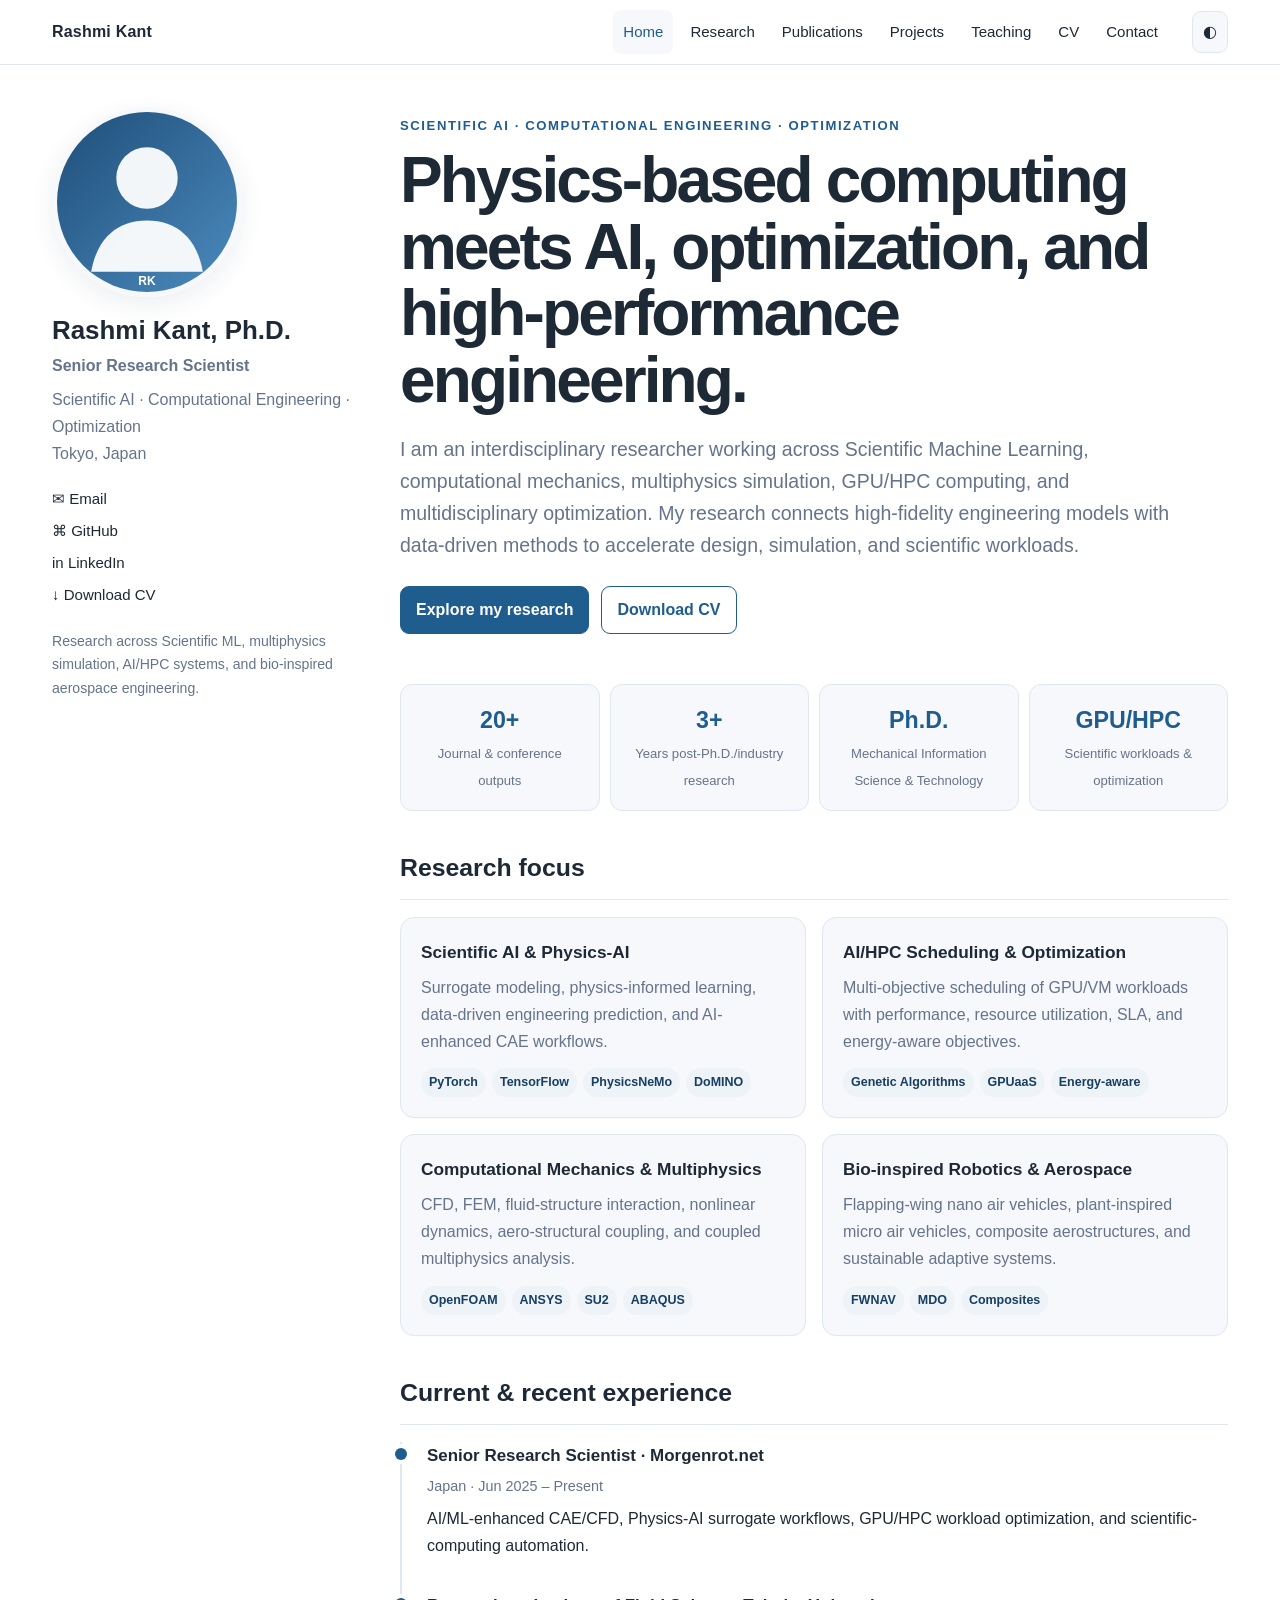
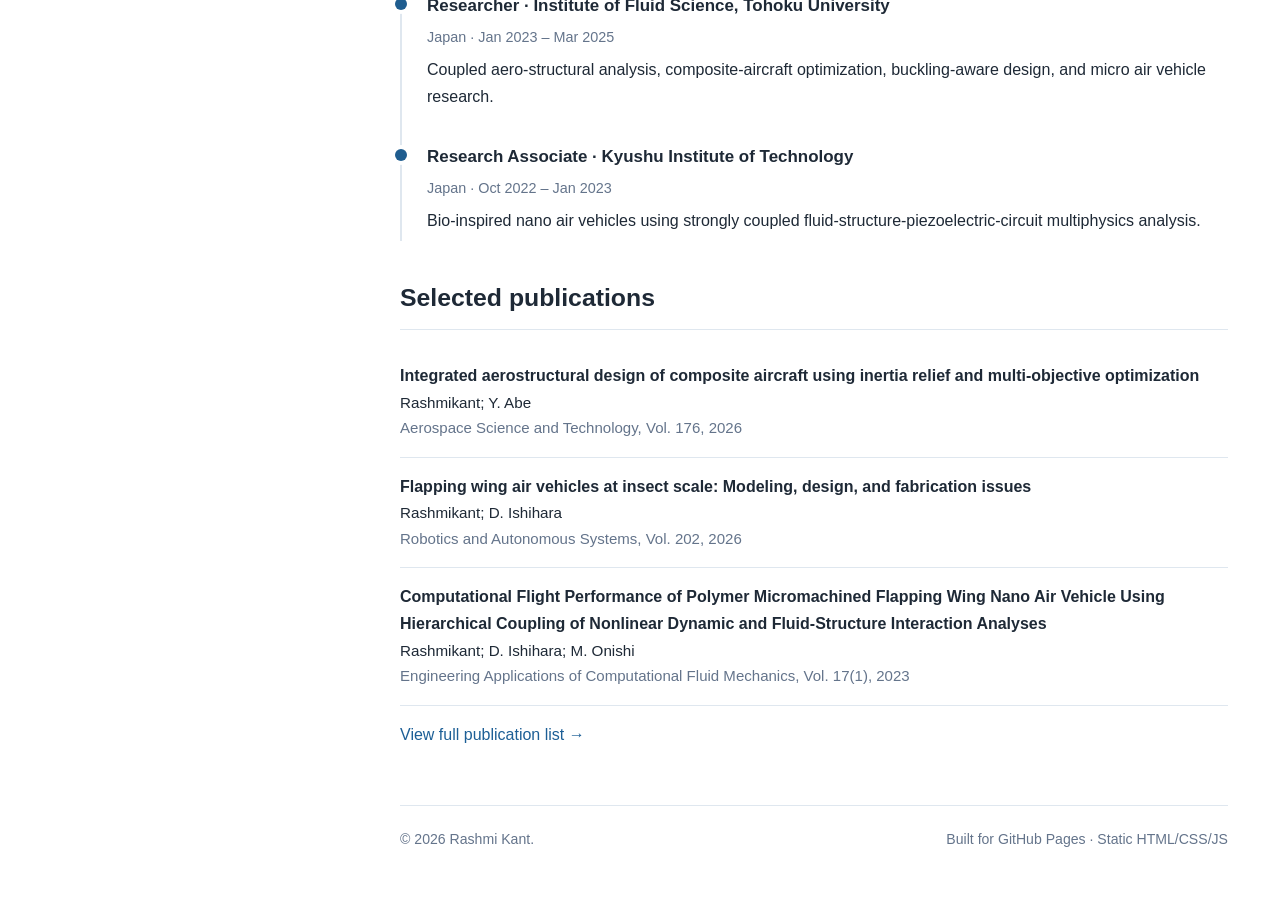
==== index.html @ 88452602 "Create personal research website" ====
<!doctype html>
<html lang="en">
<head>
  <meta charset="utf-8">
  <meta name="viewport" content="width=device-width, initial-scale=1">
  <title>Home | Rashmi Kant</title>
  <meta name="description" content="Rashmi Kant — researcher in Scientific AI, computational engineering, optimization, bio-inspired robotics, and GPU/HPC computing.">
  <meta name="author" content="Rashmi Kant">
  <meta name="theme-color" content="#1f5d8f">
  <link rel="icon" href="assets/images/favicon.svg" type="image/svg+xml">
  <link rel="stylesheet" href="assets/css/style.css">
</head>
<body>
<header class="topbar"><div class="topbar-inner">
  <a class="brand" href="index.html">Rashmi Kant</a>
  <button class="menu-btn" data-menu-toggle aria-label="Open navigation" aria-expanded="false">Menu</button>
  <nav class="nav" aria-label="Main navigation"><a href="index.html" class="active">Home</a><a href="research.html" class="">Research</a><a href="publications.html" class="">Publications</a><a href="projects.html" class="">Projects</a><a href="teaching.html" class="">Teaching</a><a href="cv.html" class="">CV</a><a href="contact.html" class="">Contact</a></nav>
  <button class="icon-btn" data-theme-toggle aria-label="Toggle color theme" title="Toggle light/dark mode">◐</button>
</div></header>
<main class="shell">
      <aside class="sidebar">
        <img class="profile-photo" src="assets/images/profile-placeholder.svg" alt="Rashmi Kant profile portrait placeholder">
        <h2 class="profile-name">Rashmi Kant, Ph.D.</h2>
        <p class="profile-title">Senior Research Scientist</p>
        <p class="profile-org">Scientific AI · Computational Engineering · Optimization<br>Tokyo, Japan</p>
        <div class="profile-links">
          <a href="mailto:Rashmikant1990@gmail.com">✉ Email</a>
          <a href="https://github.com/Rashmikant15" target="_blank" rel="noopener">⌘ GitHub</a>
          <a href="https://www.linkedin.com/in/rashmikant-upadhyay-6921154a/" target="_blank" rel="noopener">in LinkedIn</a>
          <a href="assets/files/Rashmi_Kant_CV.pdf" target="_blank" rel="noopener">↓ Download CV</a>
        </div>
        <p class="small" style="margin-top:22px">Research across Scientific ML, multiphysics simulation, AI/HPC systems, and bio-inspired aerospace engineering.</p>
      </aside><div class="content"><div class="mobile-profile"><img src="assets/images/profile-placeholder.svg" alt="Rashmi Kant"><div><strong>Rashmi Kant, Ph.D.</strong><span class="small">Senior Research Scientist · Tokyo, Japan</span></div></div>
<header class="hero">
  <div class="eyebrow">Scientific AI · Computational Engineering · Optimization</div>
  <h1>Physics-based computing meets AI, optimization, and high-performance engineering.</h1>
  <p class="lead">I am an interdisciplinary researcher working across Scientific Machine Learning, computational mechanics, multiphysics simulation, GPU/HPC computing, and multidisciplinary optimization. My research connects high-fidelity engineering models with data-driven methods to accelerate design, simulation, and scientific workloads.</p>
  <div class="hero-actions"><a class="btn primary" href="research.html">Explore my research</a><a class="btn secondary" href="assets/files/Rashmi_Kant_CV.pdf" target="_blank">Download CV</a></div>
</header>
<div class="stat-row">
  <div class="stat"><b>20+</b><span>Journal & conference outputs</span></div>
  <div class="stat"><b>3+</b><span>Years post-Ph.D./industry research</span></div>
  <div class="stat"><b>Ph.D.</b><span>Mechanical Information Science & Technology</span></div>
  <div class="stat"><b>GPU/HPC</b><span>Scientific workloads & optimization</span></div>
</div>
<section><h2 class="section-title">Research focus</h2><div class="grid">
  <article class="card"><h3>Scientific AI & Physics-AI</h3><p>Surrogate modeling, physics-informed learning, data-driven engineering prediction, and AI-enhanced CAE workflows.</p><div class="tags"><span class="tag">PyTorch</span><span class="tag">TensorFlow</span><span class="tag">PhysicsNeMo</span><span class="tag">DoMINO</span></div></article>
  <article class="card"><h3>AI/HPC Scheduling & Optimization</h3><p>Multi-objective scheduling of GPU/VM workloads with performance, resource utilization, SLA, and energy-aware objectives.</p><div class="tags"><span class="tag">Genetic Algorithms</span><span class="tag">GPUaaS</span><span class="tag">Energy-aware</span></div></article>
  <article class="card"><h3>Computational Mechanics & Multiphysics</h3><p>CFD, FEM, fluid-structure interaction, nonlinear dynamics, aero-structural coupling, and coupled multiphysics analysis.</p><div class="tags"><span class="tag">OpenFOAM</span><span class="tag">ANSYS</span><span class="tag">SU2</span><span class="tag">ABAQUS</span></div></article>
  <article class="card"><h3>Bio-inspired Robotics & Aerospace</h3><p>Flapping-wing nano air vehicles, plant-inspired micro air vehicles, composite aerostructures, and sustainable adaptive systems.</p><div class="tags"><span class="tag">FWNAV</span><span class="tag">MDO</span><span class="tag">Composites</span></div></article>
</div></section>
<section><h2 class="section-title">Current & recent experience</h2><div class="timeline">
  <div class="timeline-item"><h3>Senior Research Scientist · Morgenrot.net</h3><div class="meta">Japan · Jun 2025 – Present</div><p>AI/ML-enhanced CAE/CFD, Physics-AI surrogate workflows, GPU/HPC workload optimization, and scientific-computing automation.</p></div>
  <div class="timeline-item"><h3>Researcher · Institute of Fluid Science, Tohoku University</h3><div class="meta">Japan · Jan 2023 – Mar 2025</div><p>Coupled aero-structural analysis, composite-aircraft optimization, buckling-aware design, and micro air vehicle research.</p></div>
  <div class="timeline-item"><h3>Research Associate · Kyushu Institute of Technology</h3><div class="meta">Japan · Oct 2022 – Jan 2023</div><p>Bio-inspired nano air vehicles using strongly coupled fluid-structure-piezoelectric-circuit multiphysics analysis.</p></div>
</div></section>
<section><h2 class="section-title">Selected publications</h2>
  <div class="pub"><div class="pub-title">Integrated aerostructural design of composite aircraft using inertia relief and multi-objective optimization</div><div class="pub-authors">Rashmikant; Y. Abe</div><div class="pub-venue">Aerospace Science and Technology, Vol. 176, 2026</div></div>
  <div class="pub"><div class="pub-title">Flapping wing air vehicles at insect scale: Modeling, design, and fabrication issues</div><div class="pub-authors">Rashmikant; D. Ishihara</div><div class="pub-venue">Robotics and Autonomous Systems, Vol. 202, 2026</div></div>
  <div class="pub"><div class="pub-title">Computational Flight Performance of Polymer Micromachined Flapping Wing Nano Air Vehicle Using Hierarchical Coupling of Nonlinear Dynamic and Fluid-Structure Interaction Analyses</div><div class="pub-authors">Rashmikant; D. Ishihara; M. Onishi</div><div class="pub-venue">Engineering Applications of Computational Fluid Mechanics, Vol. 17(1), 2023</div></div>
  <p><a href="publications.html">View full publication list →</a></p>
</section>

<footer class="footer"><div class="footer-flex"><span>© <span data-year></span> Rashmi Kant.</span><span>Built for GitHub Pages · Static HTML/CSS/JS</span></div></footer>
</div></main><script src="assets/js/main.js"></script></body></html>
---- assets/css/style.css ----
:root{
  --bg:#ffffff;
  --surface:#f6f8fb;
  --surface-2:#eef3f8;
  --text:#1e2936;
  --muted:#64748b;
  --line:#dfe7ef;
  --accent:#1f5d8f;
  --accent-2:#163f61;
  --link:#1d5f96;
  --shadow:0 8px 24px rgba(18,47,72,.08);
  --sidebar:300px;
  --max:1220px;
}
html[data-theme="dark"]{
  --bg:#0d1117;
  --surface:#161b22;
  --surface-2:#1f2630;
  --text:#e6edf3;
  --muted:#9aa7b4;
  --line:#30363d;
  --accent:#79b7e7;
  --accent-2:#a8d0ef;
  --link:#79b7e7;
  --shadow:0 8px 24px rgba(0,0,0,.28);
}
*{box-sizing:border-box}
html{scroll-behavior:smooth}
body{margin:0;background:var(--bg);color:var(--text);font:16px/1.68 -apple-system,BlinkMacSystemFont,"Segoe UI",Roboto,Helvetica,Arial,sans-serif}
a{color:var(--link);text-decoration:none} a:hover{text-decoration:underline}
img{max-width:100%;display:block}
button{font:inherit}
.topbar{position:sticky;top:0;z-index:30;background:color-mix(in srgb,var(--bg) 92%, transparent);backdrop-filter:blur(9px);border-bottom:1px solid var(--line)}
.topbar-inner{max-width:var(--max);margin:auto;display:flex;align-items:center;gap:24px;min-height:64px;padding:0 22px}
.brand{font-weight:750;color:var(--text);letter-spacing:.2px;white-space:nowrap}.brand:hover{text-decoration:none}
.nav{margin-left:auto;display:flex;align-items:center;gap:7px;flex-wrap:wrap}
.nav a{color:var(--text);padding:9px 10px;border-radius:8px;font-size:.94rem}.nav a:hover,.nav a.active{background:var(--surface);text-decoration:none;color:var(--accent)}
.icon-btn,.menu-btn{border:1px solid var(--line);background:var(--surface);color:var(--text);border-radius:9px;padding:7px 10px;cursor:pointer}.menu-btn{display:none}
.shell{max-width:var(--max);margin:0 auto;display:grid;grid-template-columns:var(--sidebar) minmax(0,1fr);gap:48px;padding:42px 22px 72px}
.sidebar{align-self:start;position:sticky;top:92px}
.profile-photo{width:190px;height:190px;border-radius:50%;object-fit:cover;border:5px solid var(--surface);box-shadow:var(--shadow);margin-bottom:18px}
.profile-name{font-size:1.62rem;font-weight:760;line-height:1.2;margin:0 0 7px}.profile-title{margin:0 0 7px;color:var(--muted);font-weight:600}.profile-org{margin:0 0 18px;color:var(--muted)}
.profile-links{display:grid;gap:7px;margin-top:14px}.profile-links a{display:flex;gap:8px;align-items:center;color:var(--text);font-size:.94rem}.profile-links a:hover{color:var(--accent)}
.small{font-size:.88rem;color:var(--muted)}
.content{min-width:0}.hero{padding:8px 0 28px}.eyebrow{font-size:.82rem;font-weight:760;letter-spacing:.12em;text-transform:uppercase;color:var(--accent);margin-bottom:10px}.hero h1{font-size:clamp(2.2rem,5vw,4.35rem);line-height:1.04;margin:.1em 0 .25em;letter-spacing:-.045em}.hero .lead{font-size:1.22rem;line-height:1.65;color:var(--muted);max-width:810px}.hero-actions{display:flex;gap:12px;flex-wrap:wrap;margin-top:24px}.btn{display:inline-flex;align-items:center;justify-content:center;border-radius:9px;padding:10px 15px;font-weight:700;border:1px solid var(--accent);text-decoration:none}.btn.primary{background:var(--accent);color:#fff}.btn.secondary{color:var(--accent);background:transparent}.btn:hover{text-decoration:none;transform:translateY(-1px)}
section{margin-top:36px}.section-title{font-size:1.55rem;margin:0 0 17px;padding-bottom:10px;border-bottom:1px solid var(--line)}
.grid{display:grid;grid-template-columns:repeat(2,minmax(0,1fr));gap:16px}.grid.three{grid-template-columns:repeat(3,minmax(0,1fr))}
.card{border:1px solid var(--line);background:var(--surface);border-radius:14px;padding:20px;box-shadow:0 1px 0 rgba(0,0,0,.01)}.card h3{margin:0 0 8px;font-size:1.08rem}.card p{margin:.35em 0;color:var(--muted)}.card .meta{font-size:.84rem;color:var(--muted);margin-bottom:10px}.card .tags{display:flex;flex-wrap:wrap;gap:6px;margin-top:13px}
.tag{font-size:.78rem;padding:4px 8px;border-radius:999px;background:var(--surface-2);color:var(--accent-2);font-weight:650}
.timeline{display:grid;gap:0}.timeline-item{position:relative;padding:0 0 26px 25px;border-left:2px solid var(--line)}.timeline-item:last-child{padding-bottom:0}.timeline-item:before{content:"";position:absolute;left:-7px;top:6px;width:12px;height:12px;background:var(--accent);border-radius:50%;box-shadow:0 0 0 4px var(--bg)}.timeline-item h3{margin:0 0 4px;font-size:1.06rem}.timeline-item .meta{color:var(--muted);font-size:.9rem;margin-bottom:8px}.timeline-item p{margin:.4em 0}
.pubs{counter-reset:pub}.pub{padding:16px 0;border-bottom:1px solid var(--line)}.pub:last-child{border-bottom:0}.pub-title{font-weight:720}.pub-venue{color:var(--muted);font-size:.94rem}.pub-authors{font-size:.95rem}
.list-clean{padding-left:20px}.list-clean li{margin:.45em 0}.skill-groups{display:grid;grid-template-columns:repeat(2,minmax(0,1fr));gap:14px}.skill-group{border-top:3px solid var(--accent);background:var(--surface);border-radius:10px;padding:16px}.skill-group h3{margin:0 0 6px;font-size:1rem}.skill-group p{margin:0;color:var(--muted)}
.stat-row{display:grid;grid-template-columns:repeat(4,1fr);gap:10px;margin:22px 0}.stat{background:var(--surface);border:1px solid var(--line);border-radius:12px;padding:16px;text-align:center}.stat b{display:block;font-size:1.45rem;color:var(--accent)}.stat span{font-size:.82rem;color:var(--muted)}
.page-header{padding:8px 0 8px}.page-header h1{font-size:2.5rem;margin:.1em 0}.page-header p{max-width:800px;color:var(--muted);font-size:1.08rem}
.notice{padding:14px 16px;border-left:4px solid var(--accent);background:var(--surface);border-radius:8px;color:var(--muted)}
.footer{border-top:1px solid var(--line);padding:22px 0 0;margin-top:56px;color:var(--muted);font-size:.88rem}.footer-flex{display:flex;justify-content:space-between;gap:18px;flex-wrap:wrap}
.mobile-profile{display:none}
@media(max-width:920px){.shell{grid-template-columns:1fr;gap:20px;padding-top:26px}.sidebar{display:none}.mobile-profile{display:flex;align-items:center;gap:14px;background:var(--surface);padding:14px;border-radius:14px;border:1px solid var(--line)}.mobile-profile img{width:72px;height:72px;border-radius:50%}.mobile-profile strong{display:block;font-size:1.1rem}.nav{display:none;position:absolute;left:14px;right:14px;top:66px;flex-direction:column;align-items:stretch;background:var(--bg);border:1px solid var(--line);border-radius:12px;padding:10px;box-shadow:var(--shadow)}.nav.open{display:flex}.nav a{padding:11px}.menu-btn{display:inline-block;margin-left:auto}.topbar-inner{gap:10px}.icon-btn{margin-left:0}.grid,.grid.three,.skill-groups{grid-template-columns:1fr}.stat-row{grid-template-columns:repeat(2,1fr)}}
@media(max-width:520px){.hero h1{font-size:2.35rem}.stat-row{grid-template-columns:1fr 1fr}.topbar-inner{padding:0 14px}.shell{padding-left:16px;padding-right:16px}.brand{font-size:.95rem}.page-header h1{font-size:2rem}}
@media print{.topbar,.sidebar,.mobile-profile,.hero-actions,.footer{display:none!important}.shell{display:block;max-width:none;padding:0}.content{width:100%}body{color:#000;background:#fff}.card,.skill-group,.stat{break-inside:avoid;box-shadow:none}}
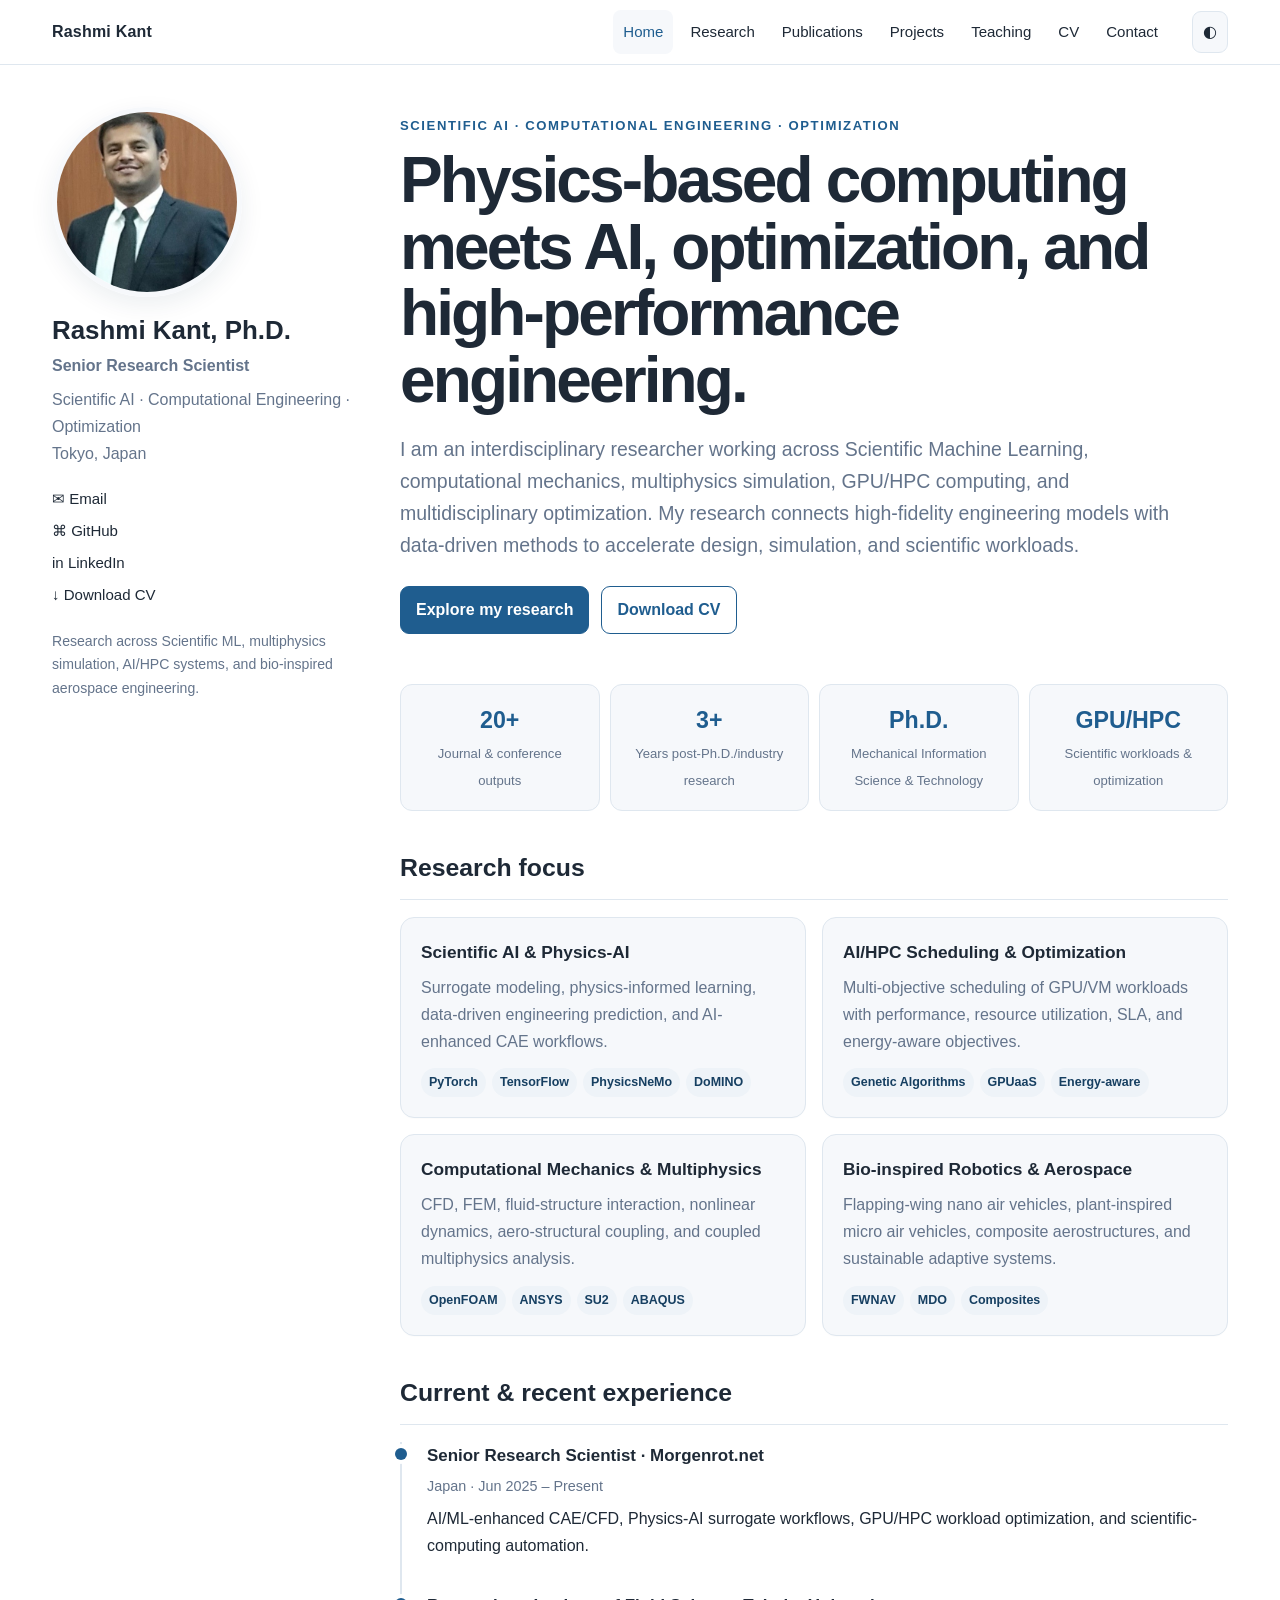
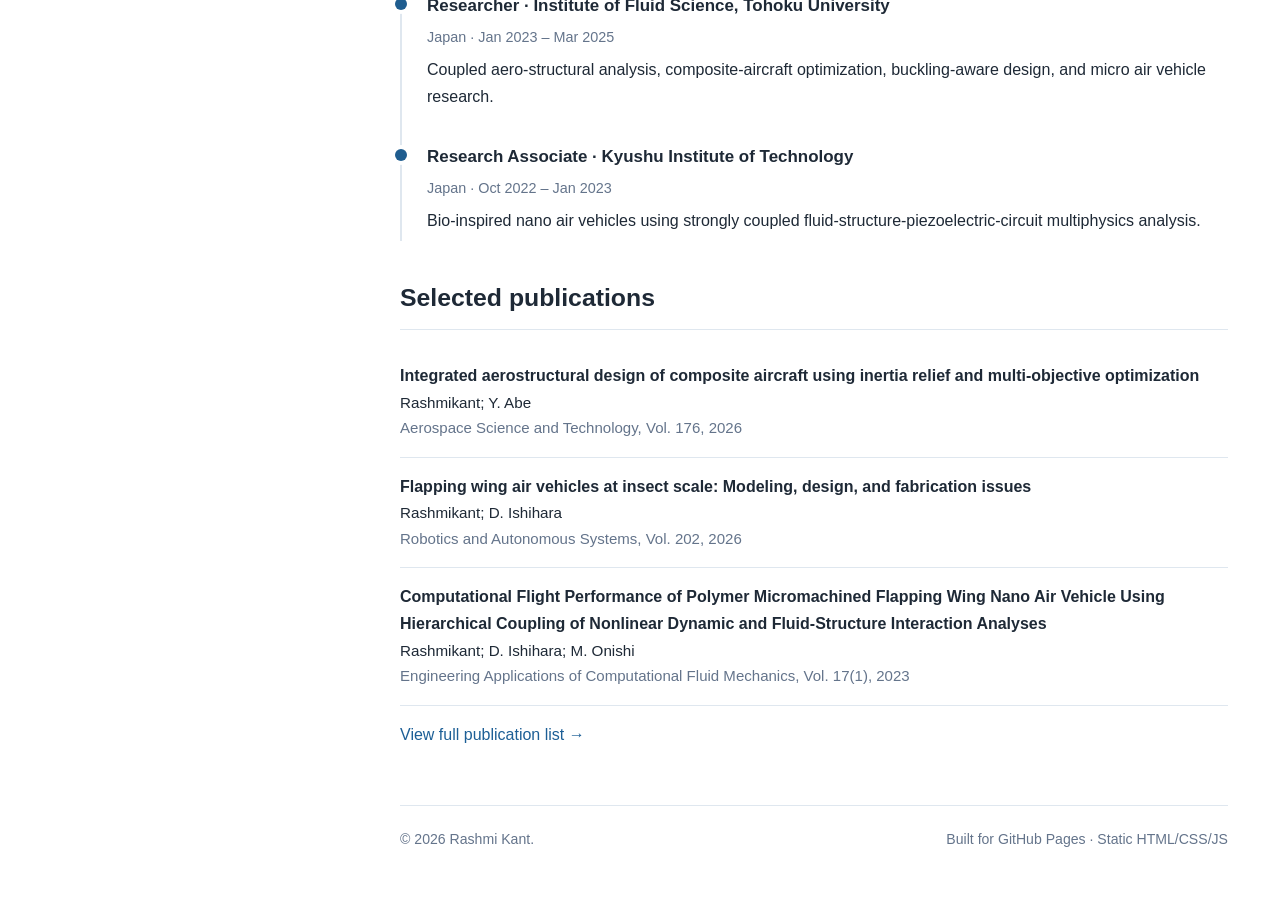
==== commit 83e3c4b6: "add profile pic" ====
--- a/index.html
+++ b/index.html
@@ -19,7 +19,7 @@
 </div></header>
 <main class="shell">
       <aside class="sidebar">
-        <img class="profile-photo" src="assets/images/profile-placeholder.svg" alt="Rashmi Kant profile portrait placeholder">
+        <img class="profile-photo" src="assets/images/profile.jpg" alt="Rashmi Kant profile portrait placeholder">
         <h2 class="profile-name">Rashmi Kant, Ph.D.</h2>
         <p class="profile-title">Senior Research Scientist</p>
         <p class="profile-org">Scientific AI · Computational Engineering · Optimization<br>Tokyo, Japan</p>
@@ -62,4 +62,4 @@
 </section>
 
 <footer class="footer"><div class="footer-flex"><span>© <span data-year></span> Rashmi Kant.</span><span>Built for GitHub Pages · Static HTML/CSS/JS</span></div></footer>
-</div></main><script src="assets/js/main.js"></script></body></html>+</div></main><script src="assets/js/main.js"></script></body></html>
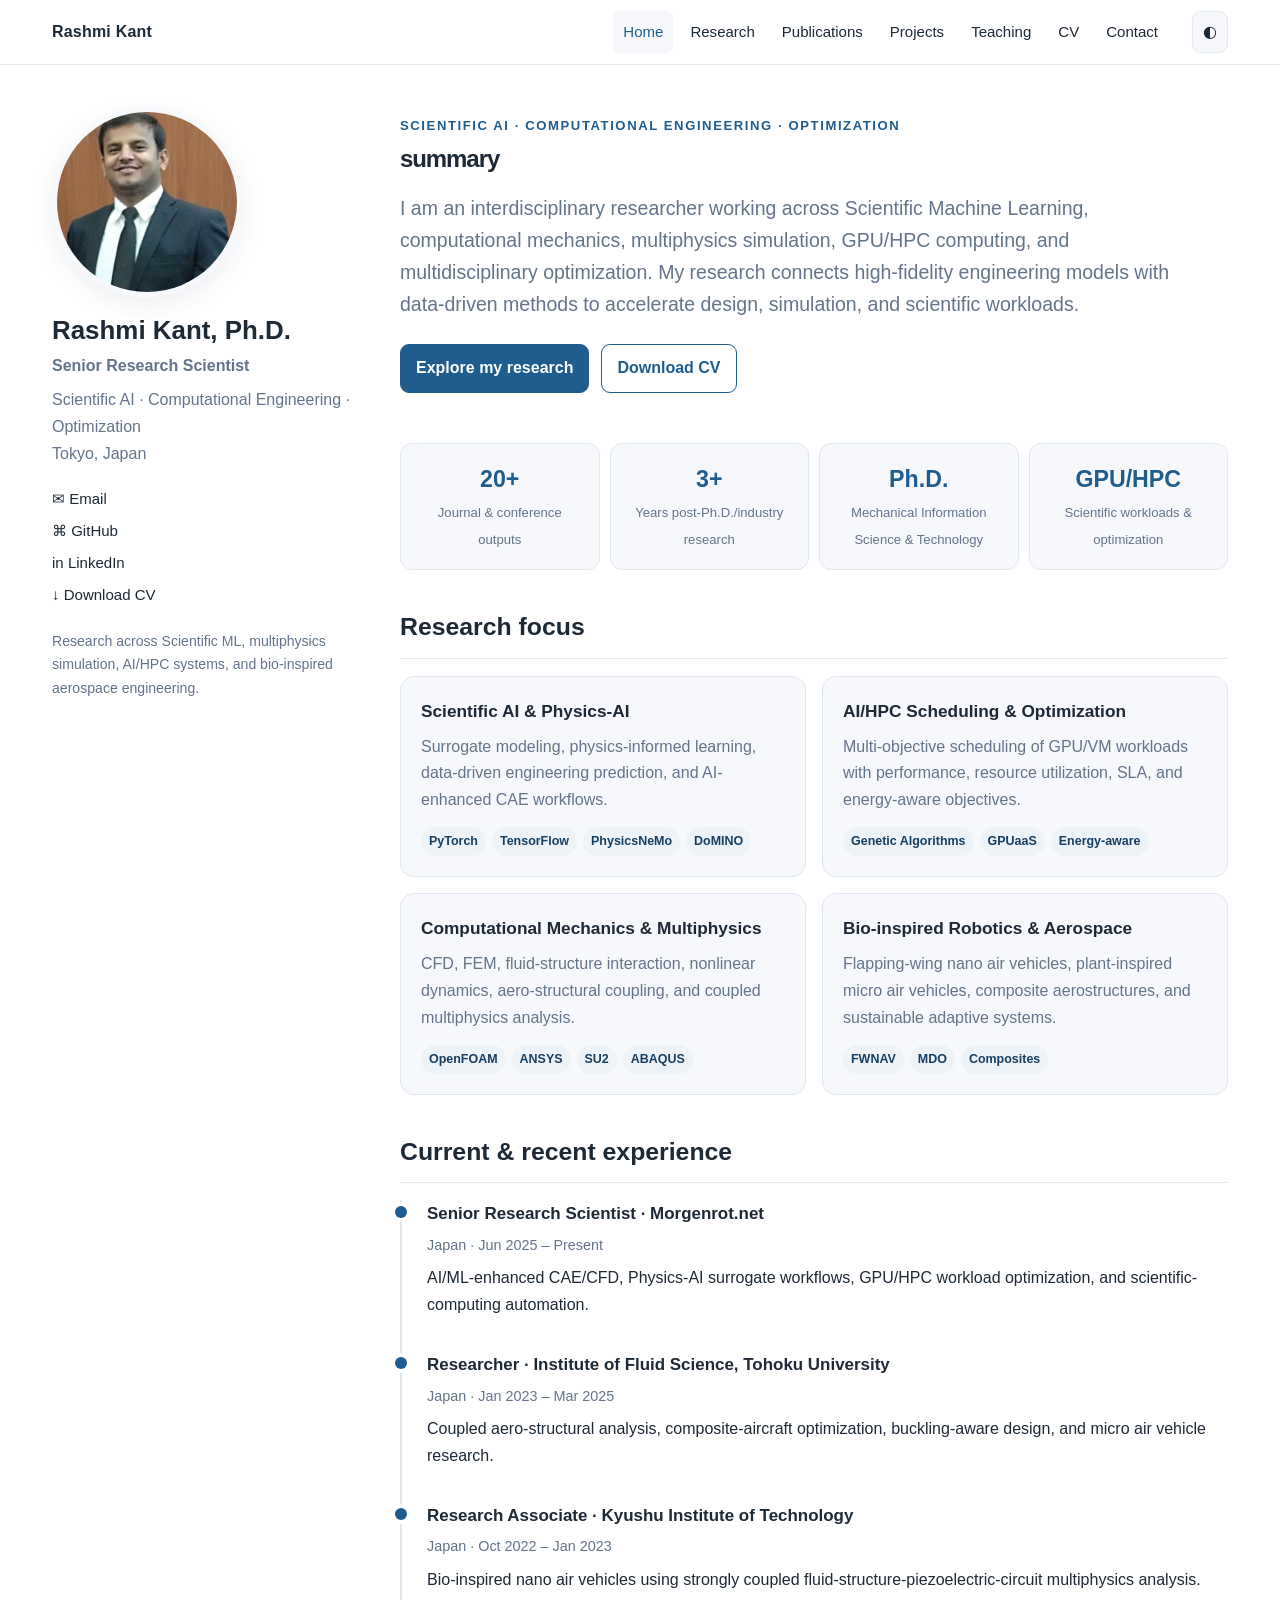
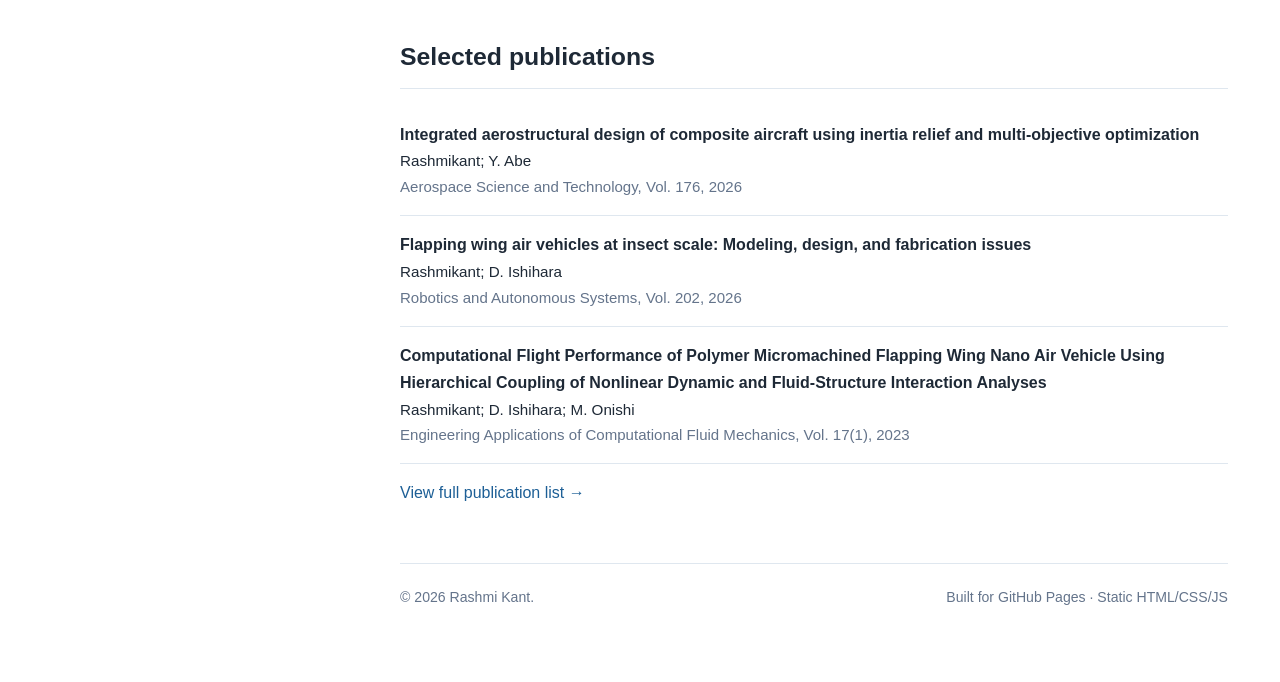
==== commit 91a49610: "update index" ====
--- a/index.html
+++ b/index.html
@@ -33,7 +33,7 @@
       </aside><div class="content"><div class="mobile-profile"><img src="assets/images/profile-placeholder.svg" alt="Rashmi Kant"><div><strong>Rashmi Kant, Ph.D.</strong><span class="small">Senior Research Scientist · Tokyo, Japan</span></div></div>
 <header class="hero">
   <div class="eyebrow">Scientific AI · Computational Engineering · Optimization</div>
-  <h1>Physics-based computing meets AI, optimization, and high-performance engineering.</h1>
+  <h1 style="font-size: 24px;">summary</h1>
   <p class="lead">I am an interdisciplinary researcher working across Scientific Machine Learning, computational mechanics, multiphysics simulation, GPU/HPC computing, and multidisciplinary optimization. My research connects high-fidelity engineering models with data-driven methods to accelerate design, simulation, and scientific workloads.</p>
   <div class="hero-actions"><a class="btn primary" href="research.html">Explore my research</a><a class="btn secondary" href="assets/files/Rashmi_Kant_CV.pdf" target="_blank">Download CV</a></div>
 </header>
